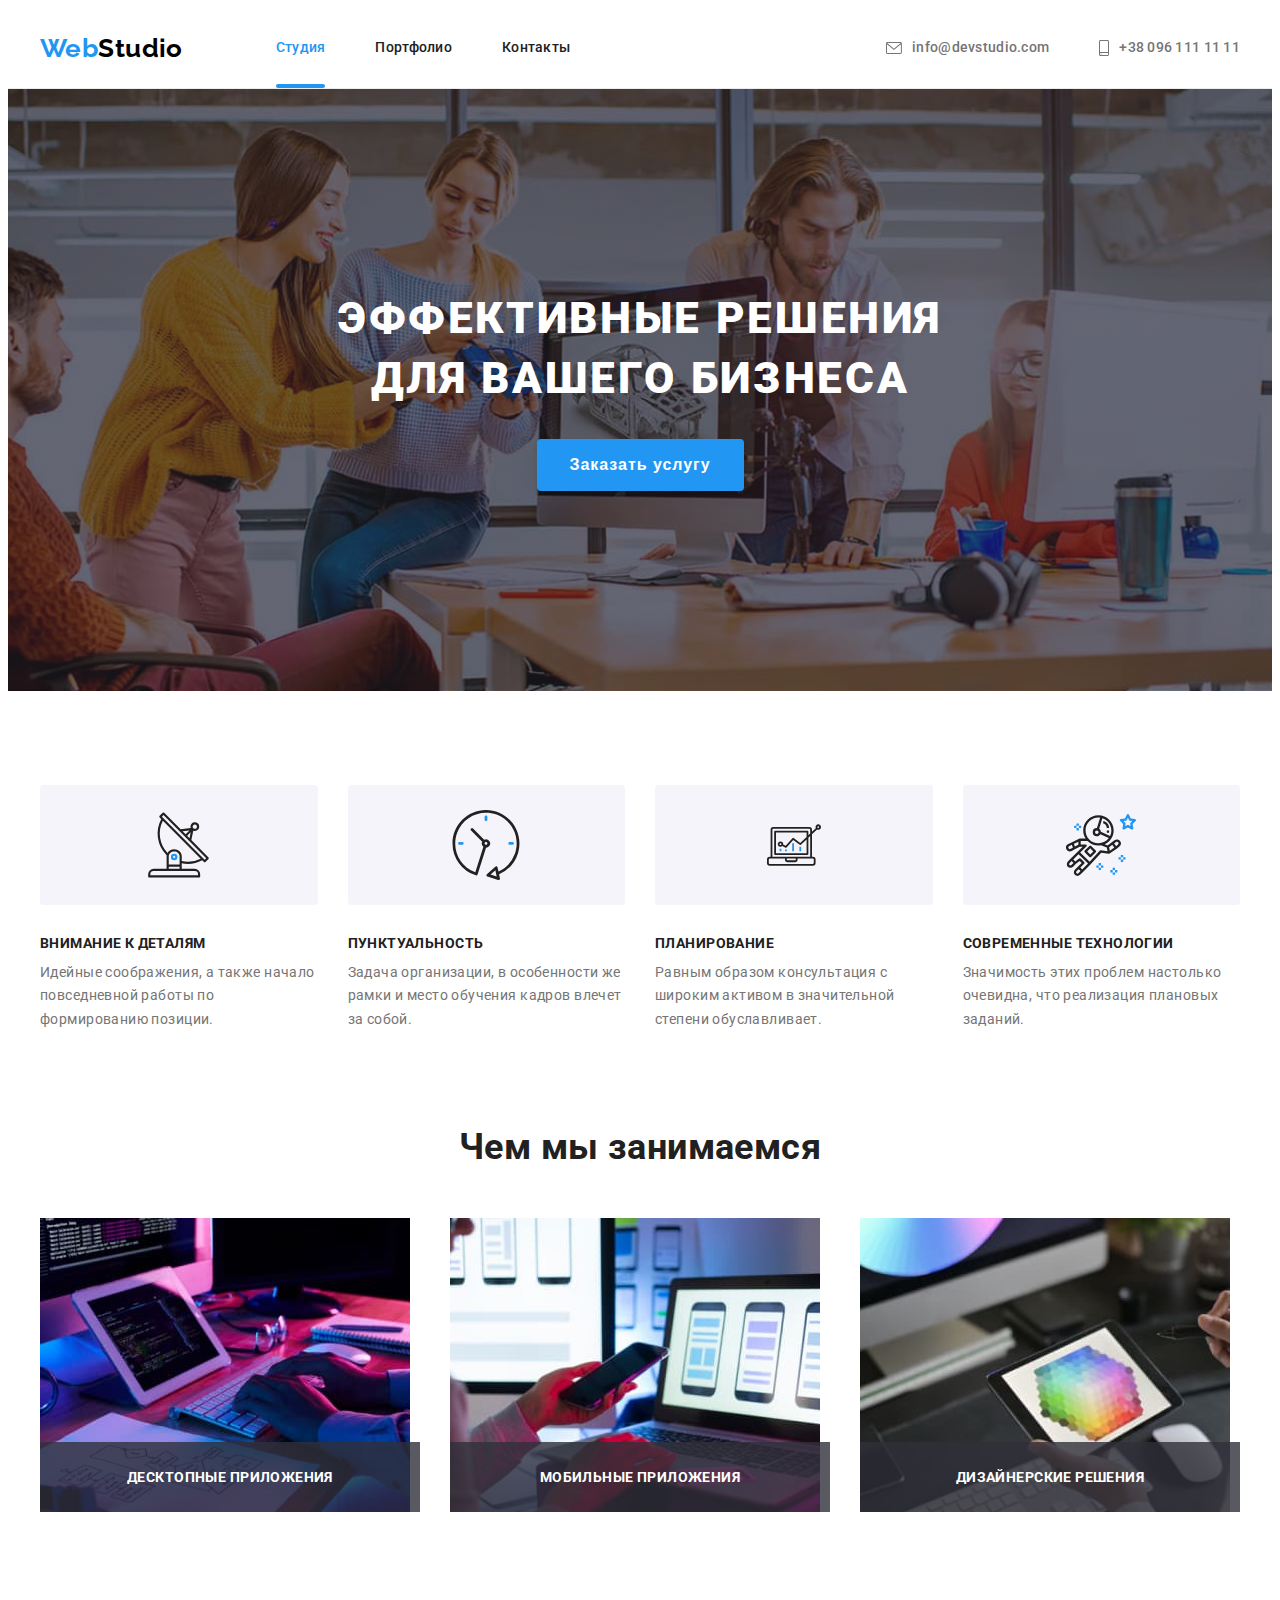
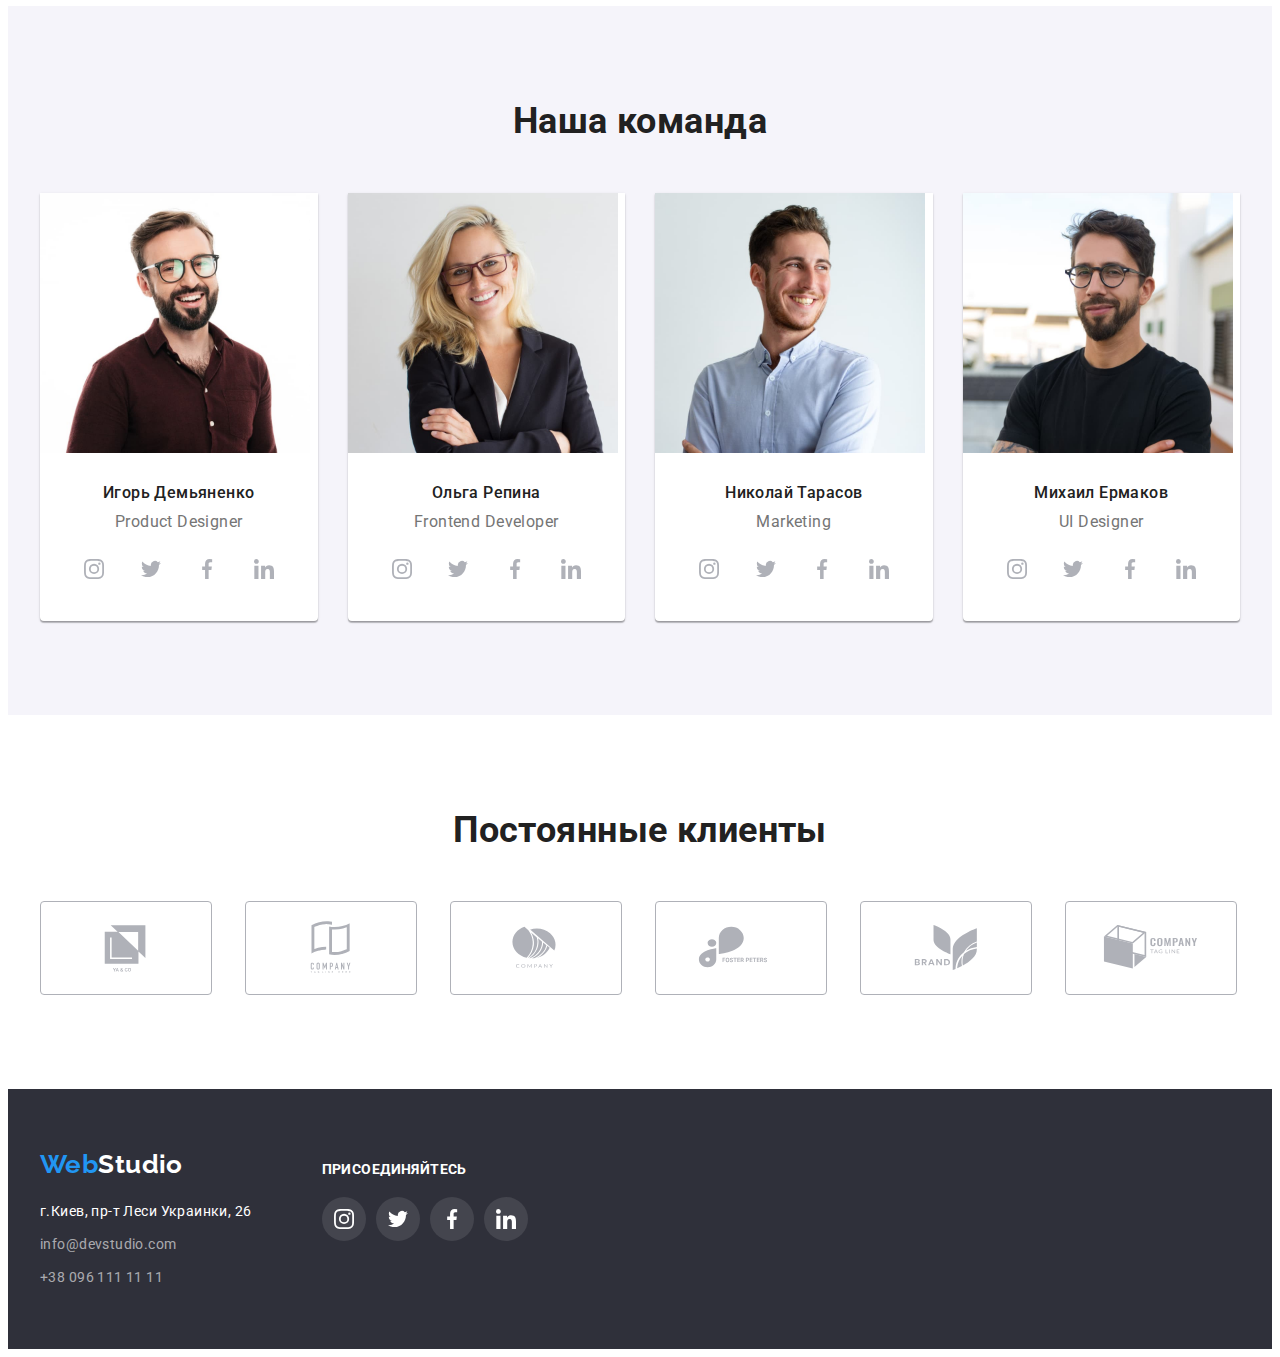
==== index.html @ 4ddb5e0d "добавляет предыдущие дз" ====
<!DOCTYPE html>
<html lang="ru">
  <head>
    <meta charset="UTF-8" />
    <meta http-equiv="X-UA-Compatible" content="IE=edge" />
    <meta name="viewport" content="width=device-width, initial-scale=1.0" />
    <title>Студия</title>
    <link
      rel="stylesheet"
      href="https://cdnjs.cloudflare.com/ajax/libs/modern-normalize/1.0.0/modern-normalize.min.css"
      integrity="sha512-ISS7cAi1PEhQ8jnbJpJZMd29NlhNj4AWYyLOSp2CE/CsHxTCu+r+t0D2yoJudVrd0/8fTVPUVDzY5Tvli75u/g=="
      crossorigin="anonymous"
    />
    <link rel="preconnect" href="https://fonts.gstatic.com" />
    <link
      href="https://fonts.googleapis.com/css2?family=Raleway:wght@700&family=Roboto:wght@400;500;700;900&display=swap"
      rel="stylesheet"
    />
    <link
      rel="stylesheet"
      href="https://cdnjs.cloudflare.com/ajax/libs/animate.css/4.1.1/animate.min.css"
    />
    <link rel="stylesheet" href="./css/styles.css" />
  </head>
  <body>
    <!--Header page-->
    <header class="header">
      <div class="container header-container">
        <!--Navigation-->
        <nav class="header-nav">
          <!--Header logo-->
          <a class="header-logo-link common-links" href="./index.html" lang="en"
            ><span class="header-logo-web">Web</span>Studio</a
          >
          <!--Menu-->
          <ul class="menu common-lists">
            <li class="menu-item">
              <a class="menu-link common-links current" href="./index.html">Студия</a>
            </li>
            <li class="menu-item">
              <a class="menu-link common-links" href="./portfolio.html">Портфолио</a>
            </li>
            <li class="menu-item">
              <a class="menu-link common-links" href="">Контакты</a>
            </li>
          </ul>
        </nav>
        <!--Header contacts-->
        <ul class="header-contacts-list common-lists">
          <li class="header-mail-item">
            <a class="header-mail-link common-links" href="mailto:info@devstudio.com"
              ><svg class="mail-link-icon">
                <use href="./images/icons.svg#icon-envelope"></use>
              </svg>
              info@devstudio.com</a
            >
          </li>
          <li class="header-tel-item">
            <a class="header-tel-link common-links" href="tel:+380961111111">
              <svg class="tel-link-icon">
                <use href="./images/icons.svg#icon-smartphone"></use></svg
              >+38 096 111 11 11</a
            >
          </li>
        </ul>
      </div>
    </header>
    <!--Main content-->
    <main class="main-content">
      <!--Hero-->
      <section class="hero">
        <div class="container">
          <h1 class="main-title">
            Эффективные решения <br />
            для вашего бизнеса
          </h1>
          <button class="order-button" type="button" data-modal-open>Заказать услугу</button>
        </div>
      </section>
      <!--Benefits company-->
      <section class="benefits-section section">
        <div class="container">
          <ul class="benefits-list common-lists">
            <li class="benefits-item icon-attention">
              <h3 class="benefits-title">Внимание к деталям</h3>
              <p class="benefits-text">
                Идейные соображения, а также начало повседневной работы по формированию позиции.
              </p>
            </li>
            <li class="benefits-item icon-punctuality">
              <h3 class="benefits-title">Пунктуальность</h3>
              <p class="benefits-text">
                Задача организации, в особенности же рамки и место обучения кадров влечет за собой.
              </p>
            </li>
            <li class="benefits-item icon-planning">
              <h3 class="benefits-title">Планирование</h3>
              <p class="benefits-text">
                Равным образом консультация с широким активом в значительной степени обуславливает.
              </p>
            </li>
            <li class="benefits-item icon-technologies">
              <h3 class="benefits-title">Современные технологии</h3>
              <p class="benefits-text">
                Значимость этих проблем настолько очевидна, что реализация плановых заданий.
              </p>
            </li>
          </ul>
        </div>
      </section>
      <!--Activities company-->
      <section class="activities section">
        <div class="container">
          <h2 class="activities-title">Чем мы занимаемся</h2>
          <ul class="activities-list common-lists">
            <li class="activities-item">
              <div class="activities-container-img">
                <img
                  src="./images/box1.jpg"
                  alt="написание кода на комьютере"
                  width="370"
                  height="294"
                />
                <h3 class="activities-title-img">Десктопные приложения</h3>
              </div>
            </li>
            <li class="activities-item">
              <div class="activities-container-img">
                <img
                  src="./images/box2.jpg"
                  alt="разработка интерфеса для мобильного устройства "
                  width="370"
                  height="294"
                />
                <h3 class="activities-title-img">Мобильные приложения</h3>
              </div>
            </li>
            <li class="activities-item">
              <div class="activities-container-img">
                <img
                  src="./images/box3.jpg"
                  alt="разработка графического дизайна на планшете"
                  width="370"
                  height="294"
                />
                <h3 class="activities-title-img">Дизайнерские решения</h3>
              </div>
            </li>
          </ul>
        </div>
      </section>
      <!--Team-->
      <section class="team section">
        <div class="container">
          <h2 class="team-title">Наша команда</h2>
          <ul class="team-list common-lists">
            <li class="team-item">
              <img src="./images/img1.jpg" alt="Фото Игорь Демьяненко" width="270" height="260" />
              <div class="team-item-content">
                <h4 class="name-title">Игорь Демьяненко</h4>
                <p class="position" lang="en">Product Designer</p>
                <ul class="social-list common-lists">
                  <li class="social-list-item">
                    <a href="" class="social-list-link common-links">
                      <svg class="social-list-icon">
                        <use href="./images/icons.svg#icon-instagram"></use>
                      </svg>
                    </a>
                  </li>
                  <li class="social-list-item">
                    <a href="" class="social-list-link common-links">
                      <svg class="social-list-icon">
                        <use href="./images/icons.svg#icon-twitter"></use>
                      </svg>
                    </a>
                  </li>
                  <li class="social-list-item">
                    <a href="" class="social-list-link common-links">
                      <svg class="social-list-icon">
                        <use href="./images/icons.svg#icon-facebook"></use>
                      </svg>
                    </a>
                  </li>
                  <li class="social-list-item">
                    <a href="" class="social-list-link common-links">
                      <svg class="social-list-icon">
                        <use href="./images/icons.svg#icon-linkedin"></use>
                      </svg>
                    </a>
                  </li>
                </ul>
              </div>
            </li>
            <li class="team-item">
              <img src="./images/img2.jpg" alt="Фото Ольга Репина" width="270" height="260" />
              <div class="team-item-content">
                <h4 class="name-title">Ольга Репина</h4>
                <p class="position" lang="en">Frontend Developer</p>
                <ul class="social-list common-lists">
                  <li class="social-list-item">
                    <a href="" class="social-list-link common-links">
                      <svg class="social-list-icon">
                        <use href="./images/icons.svg#icon-instagram"></use>
                      </svg>
                    </a>
                  </li>
                  <li class="social-list-item">
                    <a href="" class="social-list-link common-links">
                      <svg class="social-list-icon">
                        <use href="./images/icons.svg#icon-twitter"></use>
                      </svg>
                    </a>
                  </li>
                  <li class="social-list-item">
                    <a href="" class="social-list-link common-links">
                      <svg class="social-list-icon">
                        <use href="./images/icons.svg#icon-facebook"></use>
                      </svg>
                    </a>
                  </li>
                  <li class="social-list-item">
                    <a href="" class="social-list-link common-links">
                      <svg class="social-list-icon">
                        <use href="./images/icons.svg#icon-linkedin"></use>
                      </svg>
                    </a>
                  </li>
                </ul>
              </div>
            </li>
            <li class="team-item">
              <img src="./images/img3.jpg" alt="Фото Николай Тарасов" width="270" height="260" />
              <div class="team-item-content">
                <h4 class="name-title">Николай Тарасов</h4>
                <p class="position" lang="en">Marketing</p>
                <ul class="social-list common-lists">
                  <li class="social-list-item">
                    <a href="" class="social-list-link common-links">
                      <svg class="social-list-icon">
                        <use href="./images/icons.svg#icon-instagram"></use>
                      </svg>
                    </a>
                  </li>
                  <li class="social-list-item">
                    <a href="" class="social-list-link common-links">
                      <svg class="social-list-icon">
                        <use href="./images/icons.svg#icon-twitter"></use>
                      </svg>
                    </a>
                  </li>
                  <li class="social-list-item">
                    <a href="" class="social-list-link common-links">
                      <svg class="social-list-icon">
                        <use href="./images/icons.svg#icon-facebook"></use>
                      </svg>
                    </a>
                  </li>
                  <li class="social-list-item">
                    <a href="" class="social-list-link common-links">
                      <svg class="social-list-icon">
                        <use href="./images/icons.svg#icon-linkedin"></use>
                      </svg>
                    </a>
                  </li>
                </ul>
              </div>
            </li>
            <li class="team-item">
              <img src="./images/img4.jpg" alt="Фото Михаил Ермаков" width="270" height="260" />
              <div class="team-item-content">
                <h4 class="name-title">Михаил Ермаков</h4>
                <p class="position" lang="en">UI Designer</p>
                <ul class="social-list common-lists">
                  <li class="social-list-item">
                    <a href="" class="social-list-link common-links">
                      <svg class="social-list-icon">
                        <use href="./images/icons.svg#icon-instagram"></use>
                      </svg>
                    </a>
                  </li>
                  <li class="social-list-item">
                    <a href="" class="social-list-link common-links">
                      <svg class="social-list-icon">
                        <use href="./images/icons.svg#icon-twitter"></use>
                      </svg>
                    </a>
                  </li>
                  <li class="social-list-item">
                    <a href="" class="social-list-link common-links">
                      <svg class="social-list-icon">
                        <use href="./images/icons.svg#icon-facebook"></use>
                      </svg>
                    </a>
                  </li>
                  <li class="social-list-item">
                    <a href="" class="social-list-link common-links">
                      <svg class="social-list-icon">
                        <use href="./images/icons.svg#icon-linkedin"></use>
                      </svg>
                    </a>
                  </li>
                </ul>
              </div>
            </li>
          </ul>
        </div>
      </section>
      <section class="client section">
        <div class="container">
          <h2 class="client-title">Постоянные клиенты</h2>
          <ul class="client-list common-lists">
            <li class="client-item">
              <a class="client-list-link common-links" href="">
                <svg class="client-list-icon">
                  <use href="./images/icons.svg#icon-logo"></use>
                </svg>
              </a>
            </li>
            <li class="client-item">
              <a class="client-list-link common-links" href="">
                <svg class="client-list-icon">
                  <use href="./images/icons.svg#icon-logo-1"></use>
                </svg>
              </a>
            </li>
            <li class="client-item">
              <a class="client-list-link common-links" href="">
                <svg class="client-list-icon">
                  <use href="./images/icons.svg#icon-logo-2"></use>
                </svg>
              </a>
            </li>
            <li class="client-item">
              <a class="client-list-link common-links" href="">
                <svg class="client-list-icon">
                  <use href="./images/icons.svg#icon-logo-3"></use>
                </svg>
              </a>
            </li>
            <li class="client-item">
              <a class="client-list-link common-links" href="">
                <svg class="client-list-icon">
                  <use href="./images/icons.svg#icon-logo-4"></use>
                </svg>
              </a>
            </li>
            <li class="client-item">
              <a class="client-list-link common-links" href="">
                <svg class="client-list-icon">
                  <use href="./images/icons.svg#icon-logo-5"></use>
                </svg>
              </a>
            </li>
          </ul>
        </div>
      </section>
    </main>
    <!--Footer-->
    <footer class="footer">
      <div class="container flex-footer">
        <!--Footer logo-->
        <div class="footer-list">
          <a class="footer-logo-link common-links" href="./index.html" lang="en"
            ><span class="footer-logo-web">Web</span>Studio</a
          >
          <!--Address-->

          <address class="address">
            <ul class="address-list common-lists">
              <li class="address-item">
                <a
                  class="address-map-link common-links"
                  href="https://www.google.com/maps/d/viewer?msa=0&mid=10uSM3H-mIU3GznYo2szRIEphczw&ll=50.42707410898921%2C30.53826807734482&z=17"
                  target="_blank"
                  rel="noopener noreferrer"
                  >г.Киев, пр-т Леси Украинки, 26
                </a>
              </li>
              <li class="address-item">
                <a class="address-mail-link common-links" href="mailto:info@devstudio.com"
                  >info@devstudio.com</a
                >
              </li>
              <li class="address-item">
                <a class="address-tel-link common-links" href="tel:+380961111111"
                  >+38 096 111 11 11</a
                >
              </li>
            </ul>
          </address>
        </div>
        <div class="invitation-social">
          <h5 class="invitation-title">Присоединяйтесь</h5>
          <ul class="invitation-social-list common-lists">
            <li class="invitation-social-item">
              <a class="invitation-social-link common-links" href="">
                <svg class="invitation-social-icon">
                  <use href="./images/icons.svg#icon-instagram"></use>
                </svg>
              </a>
            </li>
            <li class="invitation-social-item">
              <a class="invitation-social-link common-links" href="">
                <svg class="invitation-social-icon">
                  <use href="./images/icons.svg#icon-twitter"></use>
                </svg>
              </a>
            </li>
            <li class="invitation-social-item">
              <a class="invitation-social-link common-links" href="">
                <svg class="invitation-social-icon">
                  <use href="./images/icons.svg#icon-facebook"></use>
                </svg>
              </a>
            </li>

            <li class="invitation-social-item">
              <a class="invitation-social-link common-links" href="">
                <svg class="invitation-social-icon">
                  <use href="./images/icons.svg#icon-linkedin"></use>
                </svg>
              </a>
            </li>
          </ul>
        </div>
      </div>
    </footer>
    <div class="backdrop is-hidden" data-modal>
      <div class="modal">
        <button class="modal-close-btn" type="button" data-modal-close>
          <svg class="modal-close-icon">
            <use href="./images/icons.svg#icon-close-black"></use>
          </svg>
        </button>
      </div>
    </div>

    <script src="./js/modal.js"></script>
  </body>
</html>
---- css/styles.css ----
:root {
  --accent-color: #2196f3;
  --main-font: Roboto, sans-serif;
  --secondary-font: Raleway, sans-serif;
  --main-color: #212121;
  --secondary-color: #757575;
  --title-text-color: #ffffff;
}
h1,
h2,
h3,
h4,
h5,
h6,
p {
  margin-top: 0;
  margin-bottom: 0;
}
ol,
ul {
  margin-top: 0;
  margin-bottom: 0;
  padding-left: 0;
}
img {
  display: block;
}

.common-lists {
  list-style: none;
}
.common-links {
  text-decoration: none;
}
.section {
  padding-top: 94px;
  padding-bottom: 94px;
}

.container {
  width: 1200px;
  padding-left: 15px;
  padding-right: 15px;
  margin: 0 auto;
}
body {
  font-family: var(--main-font);
  color: var(--main-color);
  letter-spacing: 0.03em;
  font-size: 14px;
}
@keyframes blue-line-header {
  0% {
    opacity: 0;
  }
  100% {
    opacity: 1;
  }
}

/* === Header page === */
.header {
  border-bottom: 1px solid #ececec;
}
.header-container {
  display: flex;
  align-items: center;
}
/* === Navigation === */
.header-nav {
  display: flex;
  align-items: center;
}
/* === Header logo === */

.header-logo-link {
  font-family: var(--secondary-font);
  font-style: normal;
  font-weight: 700;
  font-size: 26px;
  line-height: 1.19;
  color: #000000;
  margin-right: 93px;
}
.header-logo-web {
  color: var(--accent-color);
}
/* === End header logo === */

/* === Menu === */
.menu {
  display: flex;
  align-items: center;
}
.menu-item:not(:last-child) {
  margin-right: 50px;
}
.menu-link {
  position: relative;
  display: inline-flex;
  padding-top: 32px;
  padding-bottom: 32px;
  font-style: normal;
  font-weight: 500;
  line-height: 1.14;
  letter-spacing: 0.02em;
  color: var(--main-color);
  transition: color 250ms cubic-bezier(0.4, 0, 0.2, 1);
}
.menu-link:hover,
.menu-link:focus {
  color: var(--accent-color);
}

.menu-link.current {
  color: var(--accent-color);
}
.current::after {
  position: absolute;
  display: inline-block;
  content: '';
  width: 100%;
  height: 4px;
  bottom: 0;
  left: 0;
  background: #2196f3;
  border-radius: 2px;
  animation: blue-line-header 250ms cubic-bezier(0.4, 0, 0.2, 1);
}
/* === End menu === */
/* === End Navigation === */

/* === Header contacts === */
.header-contacts-list {
  display: flex;
  align-items: center;
  margin-left: auto;
}
.header-mail-item {
  margin-right: 50px;
}
.header-mail-link,
.header-tel-link {
  display: flex;
  align-items: center;
  font-style: normal;
  font-weight: 500;
  line-height: 1.14;
  letter-spacing: 0.02em;
  color: var(--secondary-color);
  transition: color 250ms cubic-bezier(0.4, 0, 0.2, 1);
}
.header-mail-link:hover,
.header-mail-link:focus,
.header-tel-link:hover,
.header-tel-link:focus {
  color: var(--accent-color);
}
.mail-link-icon {
  width: 16px;
  height: 12px;
  margin-right: 10px;
  fill: currentColor;
}
.tel-link-icon {
  width: 10px;
  height: 16px;
  margin-right: 10px;
  fill: currentColor;
  background-size: contain;
}

/* === End header contacts === */
/* === End header page === */

/*=== Main content === */
/* === Hero === */
.hero {
  background-color: #2f303a;
  padding-top: 200px;
  padding-bottom: 200px;
  max-height: 600px;
  max-width: 1600px;
  background-image: linear-gradient(rgba(47, 48, 58, 0.4), rgba(47, 48, 58, 0.4)),
    url(../images/Img-hero.jpg);
  background-repeat: no-repeat;
  background-position: center;
  background-size: cover;
  margin: 0 auto;
}

.main-title {
  font-style: normal;
  font-weight: 900;
  font-size: 44px;
  line-height: 1.36;
  text-align: center;
  letter-spacing: 0.06em;
  text-transform: uppercase;
  color: var(--title-text-color);
  margin-bottom: 30px;
}

.order-button {
  font-style: normal;
  font-weight: 700;
  font-size: 16px;
  line-height: 1.87;
  display: flex;
  align-items: center;
  text-align: center;
  letter-spacing: 0.06em;
  color: var(--title-text-color);
  background-color: var(--accent-color);
  box-shadow: 0px 4px 4px rgba(0, 0, 0, 0.15);
  border-radius: 4px;
  cursor: pointer;
  padding: 10px 32px;
  margin-left: auto;
  margin-right: auto;
  border: 1px solid transparent;
}
/*=== End hero === */

/*=== Benefits company === */
.benefits-section {
  padding-bottom: 0px;
}

.benefits-list {
  display: flex;
  flex-wrap: wrap;
  margin-top: -30px;
  margin-left: -30px;
}

.benefits-item {
  flex-basis: calc((100% - 120px) / 4);
  margin-top: 30px;
  margin-left: 30px;
}
.benefits-item::before {
  display: block;
  content: '';
  height: 120px;
  background-color: #f5f4fa;
  border-radius: 4px;
  background-size: contain;
  background-repeat: no-repeat;
  background-position: center;
}
.benefits-item.icon-attention::before {
  background-image: url(../images/antenna.svg);
  background-size: 65px 70px;
  margin-bottom: 30px;
}
.benefits-item.icon-punctuality::before {
  background-image: url(../images/clock.svg);
  background-size: 70px 70px;
  margin-bottom: 30px;
}
.benefits-item.icon-planning::before {
  background-image: url(../images/diagram.svg);
  background-size: 70px 54px;
  margin-bottom: 30px;
}
.benefits-item.icon-technologies::before {
  background-image: url(../images/astronaut.svg);
  background-size: 70px 70px;
  margin-bottom: 30px;
}

.benefits-title {
  font-style: normal;
  font-weight: 700;
  font-size: 14px;
  line-height: 16px;
  letter-spacing: 0.03em;
  text-transform: uppercase;
  margin-bottom: 10px;
}
.benefits-text {
  font-style: normal;
  line-height: 1.71;
  color: var(--secondary-color);
}
/*=== End benefits company === */

/* === Activities company === */

.activities-title {
  font-style: normal;
  font-weight: 700;
  font-size: 36px;
  line-height: 1.17;
  text-align: center;
  margin-bottom: 50px;
}
.activities-list {
  display: flex;
  flex-wrap: wrap;
  margin-top: -30px;
  margin-left: -30px;
}
.activities-item {
  flex-basis: calc((100% - 90px) / 3);
  margin-top: 30px;
  margin-left: 30px;
}
.activities-container-img {
  position: relative;
}
.activities-title-img {
  position: absolute;
  display: flex;
  height: 70px;
  width: 100%;
  bottom: 0;
  align-items: center;
  justify-content: center;
  font-family: var(--main-font);
  font-style: normal;
  font-weight: 700;
  font-size: 14px;
  line-height: 16px;
  text-align: center;
  letter-spacing: 0.03em;
  text-transform: uppercase;
  color: #ffffff;
  background: rgba(47, 48, 58, 0.8);
}
/* === End activities company === */

/* === Team === */
.team {
  background-color: #f5f4fa;
}
.team-title {
  font-style: normal;
  font-weight: 700;
  font-size: 36px;
  line-height: 1.17;
  text-align: center;
  margin-bottom: 50px;
}
.team-list {
  display: flex;
  flex-wrap: wrap;
  margin-top: -30px;
  margin-left: -30px;
}
.team-item {
  flex-basis: calc((100% - 120px) / 4);
  margin-top: 30px;
  margin-left: 30px;
  background: #ffffff;
  box-shadow: 0px 1px 3px rgba(0, 0, 0, 0.12), 0px 1px 1px rgba(0, 0, 0, 0.14),
    0px 2px 1px rgba(0, 0, 0, 0.2);
  border-radius: 0px 0px 4px 4px;
}
.team-item-content {
  padding-top: 30px;
  padding-bottom: 30px;
  padding-right: 32px;
  padding-left: 32px;
}
.name-title {
  font-style: normal;
  font-weight: 500;
  font-size: 16px;
  line-height: 1.19;
  margin-bottom: 10px;
  text-align: center;
}
.position {
  font-style: normal;
  font-size: 16px;
  line-height: 19px;
  color: var(--secondary-color);
  text-align: center;
  margin-bottom: 16px;
}
.social-list {
  display: flex;
  justify-content: space-between;
}
.social-list-link {
  display: flex;
  align-items: center;
  justify-content: center;
  width: 44px;
  height: 44px;
  background-color: #ffffff;
  border-radius: 50%;
  transition: 250ms cubic-bezier(0.4, 0, 0.2, 1);
}
.social-list-link:hover,
.social-list-link:focus {
  background-color: var(--accent-color);
}
.social-list-link:hover .social-list-icon,
.social-list-link:focus .social-list-icon {
  fill: #ffffff;
}
.social-list-icon {
  width: 20px;
  height: 20px;
  fill: #afb1b8;
}
/* === End team === */

/* === Client === */
.client-title {
  font-style: normal;
  font-weight: 700;
  font-size: 36px;
  line-height: 1.17;
  text-align: center;
  margin-bottom: 50px;
}
.client-list {
  display: flex;
  flex-wrap: wrap;
  margin-top: -30px;
  margin-left: -30px;
}
.client-item {
  flex-basis: calc((100% - 180px) / 6);
  margin-top: 30px;
  margin-left: 30px;
  background-position: center;
}
.client-list-link {
  display: flex;
  align-items: center;
  justify-content: center;
  width: 170px;
  height: 92px;
  border: 1px solid #afb1b8;
  border-radius: 4px;
  transition: border 250ms cubic-bezier(0.4, 0, 0.2, 1);
}
.client-list-link:hover,
.client-list-link:focus {
  border: 1px solid var(--accent-color);
}
.client-list-link:hover .client-list-icon,
.client-list-link:focus .client-list-icon {
  transition: fill 250ms cubic-bezier(0.4, 0, 0.2, 1);
  fill: var(--accent-color);
}

.client-list-icon {
  width: 106px;
  height: 60px;
  fill: #afb1b8;
}
/* === End Client === */

/* === Footer === */
.footer {
  display: flex;
  background-color: #2f303a;
}
.flex-footer {
  display: flex;
}
.footer-list {
  margin-right: 70px;
  margin-top: 60px;
  margin-bottom: 60px;
}
/* === Footer logo === */
.footer-logo-link {
  font-family: var(--secondary-font);
  font-style: normal;
  font-weight: 700;
  font-size: 26px;
  line-height: 1.19;
  color: #ffffff;
  display: inline-block;
  margin-bottom: 20px;
}
.footer-logo-web {
  color: var(--accent-color);
}
/* === End footer logo === */

/* === Address === */
.address {
  display: flex;
}
.address-item:not(:last-child) {
  margin-bottom: 9px;
}
.address-map-link {
  font-style: normal;
  line-height: 1.71;
  color: var(--title-text-color);
}
.address-mail-link,
.address-tel-link {
  font-style: normal;
  line-height: 1.71;
  color: rgba(255, 255, 255, 0.6);
}
/* === End address === */

/* === Invitation === */
.invitation-social {
  display: inline-block;
  margin-top: 72px;
  margin-bottom: 100px;
}
.invitation-title {
  display: inline-block;
  font-family: var(--main-font);
  font-style: normal;
  font-weight: 700;
  font-size: 14px;
  line-height: 16px;
  letter-spacing: 0.03em;
  text-transform: uppercase;
  color: #ffffff;
  margin-bottom: 20px;
}

.invitation-social-list {
  display: flex;
}

.invitation-social-link {
  display: flex;
  align-items: center;
  justify-content: center;
  width: 44px;
  height: 44px;
  background-color: rgba(255, 255, 255, 0.1);
  border-radius: 50%;
  transition: background-color 250ms cubic-bezier(0.4, 0, 0.2, 1);
}
.invitation-social-item:not(:last-child) {
  margin-right: 10px;
}
.invitation-social-link:hover,
.invitation-social-link:focus {
  background-color: var(--accent-color);
}
.invitation-social-icon {
  width: 20px;
  height: 20px;
  fill: #ffffff;
}

/* === End Invitation === */
/* === End footer === */

/* === Portfolio page === */
/*=== Button-list ===  */

.button-list {
  display: flex;
  justify-content: center;
  margin-bottom: 50px;
}
.button-item:not(:last-child) {
  margin-right: 8px;
}
.button-porfolio {
  font-family: var(--main-font);
  font-style: normal;
  font-weight: 500;
  font-size: 16px;
  line-height: 1.62;
  cursor: pointer;
  border-radius: 4px;
  align-items: flex-start;
  padding: 6px 22px;
  border: 1px solid transparent;
  background-color: #f5f4fa;
  text-align: center;
  transition: 250ms cubic-bezier(0.4, 0, 0.2, 1);
}
.button-porfolio:hover,
.button-porfolio:focus {
  color: var(--title-text-color);
  background-color: var(--accent-color);
  box-shadow: 0px 3px 1px rgba(0, 0, 0, 0.1), 0px 1px 2px rgba(0, 0, 0, 0.08),
    0px 2px 2px rgba(0, 0, 0, 0.12);
  border-radius: 4px;
}
/*=== End button list ===  */

/* === Projects list === */
.projects-list {
  display: flex;
  flex-wrap: wrap;
  margin-top: -30px;
  margin-left: -30px;
}
.projects-item {
  flex-basis: calc((100% - 90px) / 3);
  margin-top: 30px;
  margin-left: 30px;
  transition: box-shadow 250ms cubic-bezier(0.4, 0, 0.2, 1);
}
.projects-item:hover,
.projects-item:focus {
  box-shadow: 0px 1px 1px rgba(0, 0, 0, 0.12), 0px 4px 4px rgba(0, 0, 0, 0.06),
    1px 4px 6px rgba(131, 84, 84, 0.16);
}
.projects-link-wrapper:hover .overlay,
.projects-link-wrapper:focus .overlay {
  transform: translateY(0);
}

.projects-link-img {
  position: relative;
  overflow: hidden;
}
.overlay {
  position: absolute;
  overflow: auto;
  transform: translateY(100%);
  transition: 250ms cubic-bezier(0.4, 0, 0.2, 1);
  top: 0;
  left: 0;
  padding: 63px 24px;
  font-family: var(--main-font);
  font-style: normal;
  font-weight: 400;
  font-size: 18px;
  line-height: 28px;
  letter-spacing: 0.03em;
  width: 100%;
  height: 100%;
  color: #ffffff;
  background: rgba(33, 150, 243, 0.9);
}
.projects-item-content {
  background: #ffffff;
  border: 1px solid #eeeeee;
  box-sizing: border-box;
  padding: 20px 24px;
}

.projects-title {
  color: var(--main-color);
  font-style: normal;
  font-weight: 700;
  font-size: 18px;
  line-height: 2;
  letter-spacing: 0.06em;
  margin-bottom: 4px;
}
.projects-text {
  font-style: normal;
  font-size: 16px;
  line-height: 1.87;
  color: var(--secondary-color);
}

/* === End projects === */
/* === End portfolio page === */

/* === Modal window === */
.backdrop {
  position: fixed;
  top: 0;
  left: 0;
  width: 100%;
  height: 100%;
  z-index: 100;
  background: rgba(0, 0, 0, 0.2);
  transition: opacity 250ms cubic-bezier(0.4, 0, 0.2, 1),
    visibility 250ms cubic-bezier(0.4, 0, 0.2, 1);
}
.modal {
  position: absolute;
  width: 528px;
  height: 581px;
  top: 50%;
  left: 50%;
  transform: translate(-50%, -50%);
  background: #ffffff;
  box-shadow: 0px 1px 3px rgba(0, 0, 0, 0.12), 0px 1px 1px rgba(0, 0, 0, 0.14),
    0px 2px 1px rgba(0, 0, 0, 0.2);
  border-radius: 4px;
}
.modal-close-btn {
  position: absolute;
  display: flex;
  align-items: center;
  justify-content: center;
  top: 8px;
  right: 8px;
  width: 30px;
  height: 30px;
  border-radius: 50%;
  padding: 0;
  background: #ffffff;
  border: 1px solid rgba(0, 0, 0, 0.1);
  cursor: pointer;
}

.modal-close-icon {
  fill: #000000;
  width: 18px;
  height: 18px;
}
.is-hidden {
  opacity: 0;
  visibility: hidden;
  pointer-events: none;
}
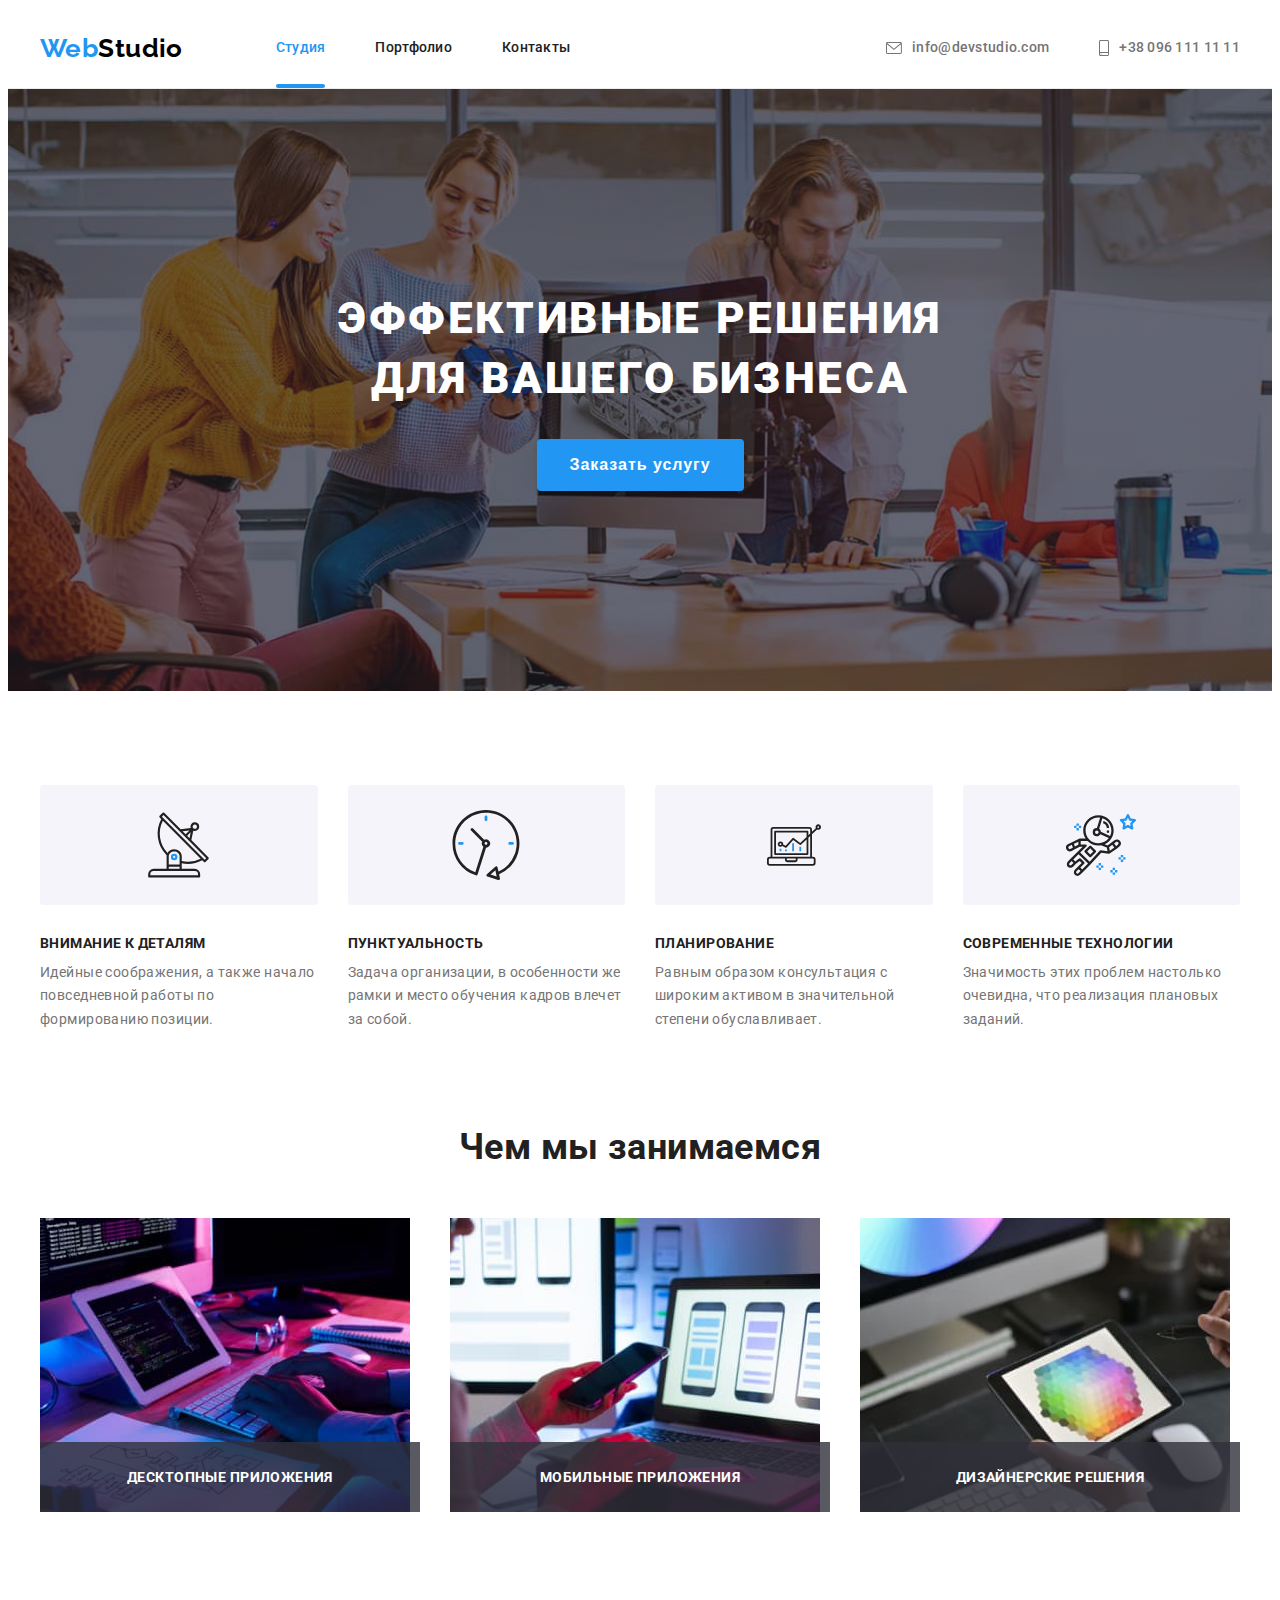
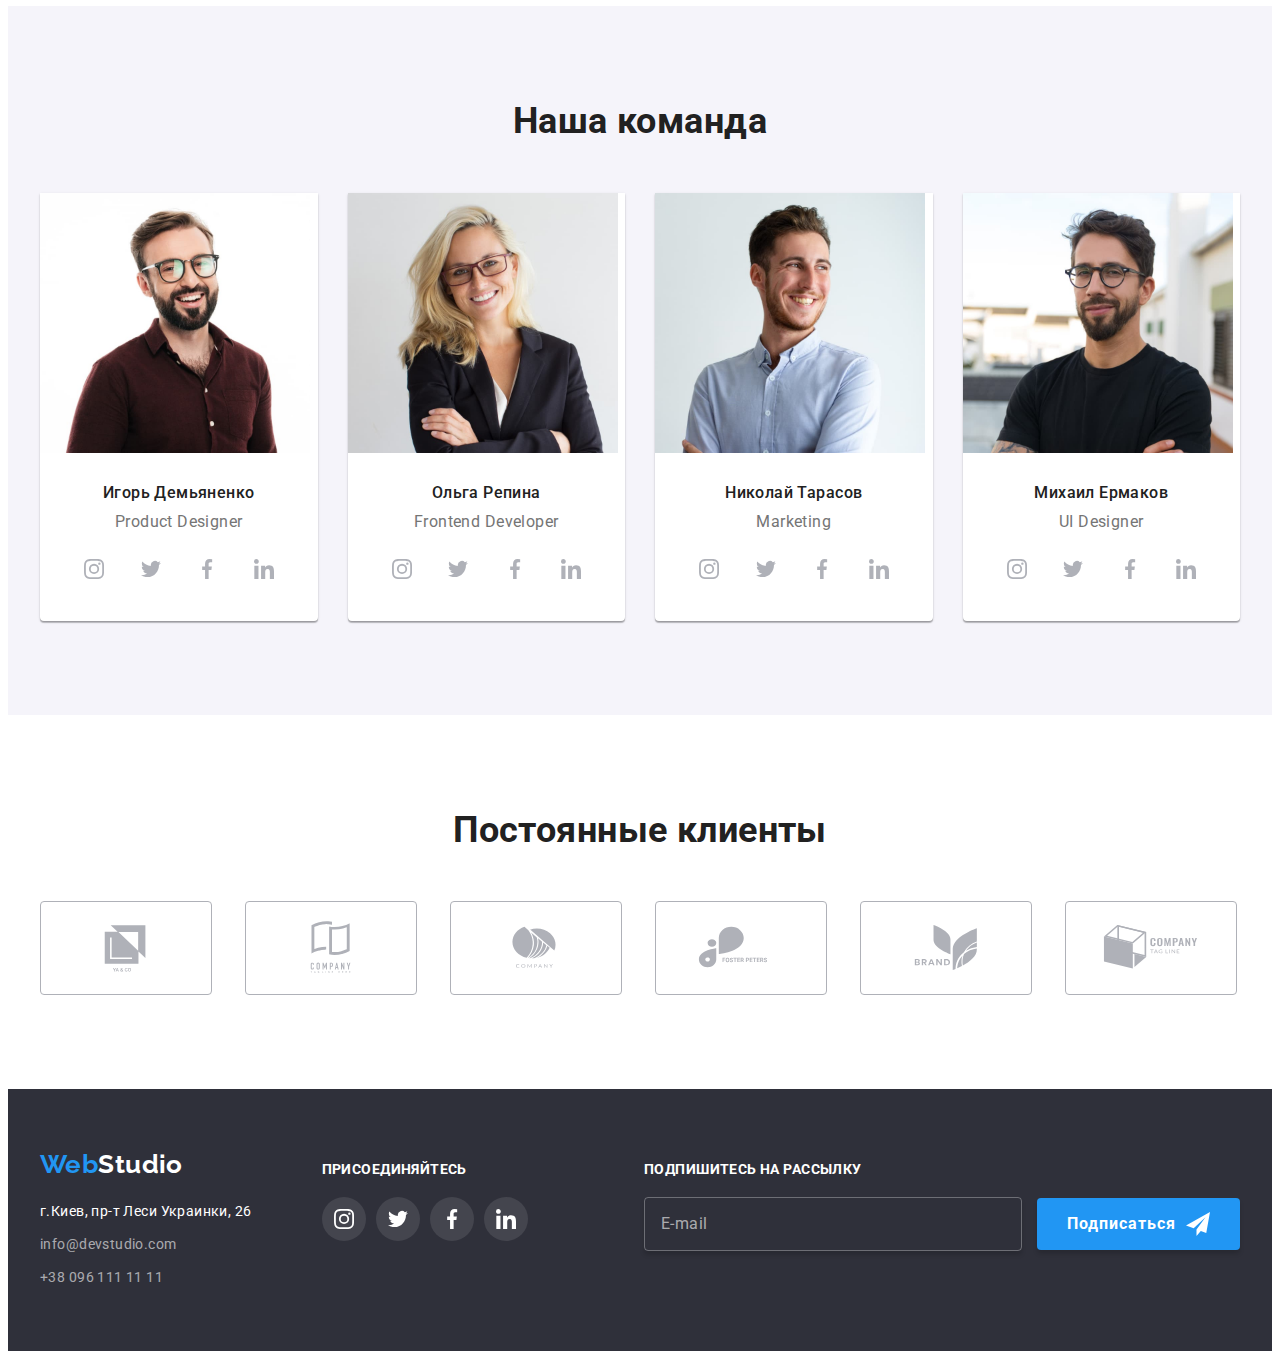
==== commit bd6d5584: "добавляет форму в футер" ====
--- a/index.html
+++ b/index.html
@@ -59,8 +59,8 @@
             <a class="header-tel-link common-links" href="tel:+380961111111">
               <svg class="tel-link-icon">
                 <use href="./images/icons.svg#icon-smartphone"></use></svg
-              >+38 096 111 11 11</a
-            >
+              >+38 096 111 11 11
+            </a>
           </li>
         </ul>
       </div>
@@ -390,7 +390,7 @@
           </address>
         </div>
         <div class="invitation-social">
-          <h5 class="invitation-title">Присоединяйтесь</h5>
+          <b class="invitation-title">Присоединяйтесь</b>
           <ul class="invitation-social-list common-lists">
             <li class="invitation-social-item">
               <a class="invitation-social-link common-links" href="">
@@ -423,8 +423,27 @@
             </li>
           </ul>
         </div>
+        <div class="subscribe-footer-container">
+          <b class="subscribe-title">Подпишитесь на рассылку</b>
+          <form class="subscribe-footer-form">
+            <input
+              type="email"
+              name="subscribe-user-email"
+              placeholder="E-mail"
+              required
+              class="footer-form-input"
+            />
+            <button type="submit" class="subscribe-button">
+              Подписаться
+              <svg class="subscribe-button-icon">
+                <use href="./images/icons.svg#icon-plane-icon"></use>
+              </svg>
+            </button>
+          </form>
+        </div>
       </div>
     </footer>
+    <!--Modal window-->
     <div class="backdrop is-hidden" data-modal>
       <div class="modal">
         <button class="modal-close-btn" type="button" data-modal-close>
@@ -432,9 +451,66 @@
             <use href="./images/icons.svg#icon-close-black"></use>
           </svg>
         </button>
+        <!--Modal form-->
+        <form action="#" class="modal-form">
+          <p class="modal-form-head">Оставьте свои данные, мы вам перезвоним</p>
+          <label class="modal-form-fild"
+            >Имя
+            <span class="modal-form-input-wrapper">
+              <input type="text" name="user-name" minlength="3" required class="modal-form-input" />
+              <svg class="modal-form-name-icon">
+                <use href="./images/icons.svg#icon-person-black"></use>
+              </svg>
+            </span>
+          </label>
+          <label class="modal-form-fild"
+            >Телефон
+            <span class="modal-form-input-wrapper">
+              <input
+                type="tel"
+                name="user-tel"
+                pattern="[0-9]{3}-[0-9]{3}-[0-9]{2}-[0-9]{2}"
+                title="093-111-11-11"
+                required
+                class="modal-form-input"
+              />
+              <svg class="modal-form-name-icon">
+                <use href="./images/icons.svg#icon-phone-black"></use>
+              </svg>
+            </span>
+          </label>
+          <label class="modal-form-fild"
+            >Почта
+            <span class="modal-form-input-wrapper">
+              <input type="email" name="user-email" required class="modal-form-input" />
+              <svg class="modal-form-name-icon">
+                <use href="./images/icons.svg#icon-email-black"></use>
+              </svg>
+            </span>
+          </label>
+          <label class="modal-form-fild"
+            >Комментарий
+            <textarea
+              name="user-comment"
+              placeholder="Введите текст"
+              class="modal-form-comment"
+            ></textarea>
+          </label>
+          <input
+            type="checkbox"
+            name="user-policy"
+            id="checkbox-policy"
+            required
+            class="modal-form-checkbox visually-hidden"
+          />
+          <label class="modal-form-policy" for="checkbox-policy"
+            >Соглашаюсь с рассылкой и принимаю
+            <a class="modal-form-link" href="#">Условия договора</a>
+          </label>
+          <button type="submit" class="modal-form-btn">Отправить</button>
+        </form>
       </div>
     </div>
-
     <script src="./js/modal.js"></script>
   </body>
 </html>
--- a/css/styles.css
+++ b/css/styles.css
@@ -220,6 +220,10 @@
   margin-right: auto;
   border: 1px solid transparent;
 }
+.order-button:hover,
+.order-button:focus {
+  background-color: #188ce8;
+}
 /*=== End hero === */
 
 /*=== Benefits company === */
@@ -551,8 +555,89 @@
   height: 20px;
   fill: #ffffff;
 }
-
 /* === End Invitation === */
+
+/* === Subscribe === */
+.subscribe-footer-container {
+  display: inline-block;
+  margin-top: 72px;
+  margin-bottom: 100px;
+  margin-left: auto;
+}
+
+.subscribe-title {
+  display: inline-block;
+  font-family: var(--main-font);
+  font-style: normal;
+  font-weight: 700;
+  font-size: 14px;
+  line-height: 16px;
+  letter-spacing: 0.03em;
+  text-transform: uppercase;
+  color: #ffffff;
+  margin-bottom: 20px;
+}
+.footer-form-input {
+  width: 358px;
+  height: 50px;
+  border: 1px solid rgba(255, 255, 255, 0.3);
+  border-radius: 4px;
+  color: #ffffff;
+  font-size: 16px;
+  line-height: 1.25;
+  background-color: rgba(33, 150, 243, 0);
+  padding-left: 16px;
+  margin-right: 12px;
+  box-shadow: 0px 4px 4px 0px rgb(0 0 0 / 15%);
+  cursor: pointer;
+  transition: border 250ms cubic-bezier(0.4, 0, 0.2, 1);
+}
+.footer-form-input:focus {
+  border-color: inherit;
+}
+.footer-form-input::placeholder {
+  font-family: var(--main-font);
+  font-style: normal;
+  font-weight: normal;
+  font-size: 16px;
+  line-height: 20px;
+  align-items: center;
+  letter-spacing: 0.03em;
+  color: rgba(255, 255, 255, 0.6);
+}
+.subscribe-button {
+  display: inline-flex;
+  font-family: var(--main-font);
+  font-style: normal;
+  font-weight: 700;
+  font-size: 16px;
+  line-height: 30px;
+  align-items: center;
+  text-align: center;
+  letter-spacing: 0.06em;
+  padding: 10px 29px;
+  margin-left: auto;
+  margin-right: auto;
+  color: var(--title-text-color);
+  background-color: #2196f3;
+  box-shadow: 0px 4px 4px rgba(0, 0, 0, 0.15);
+  border-radius: 4px;
+  border: 1px solid transparent;
+  cursor: pointer;
+  transition: background-color 250ms cubic-bezier(0.4, 0, 0.2, 1);
+}
+.subscribe-button:hover,
+.subscribe-button:focus {
+  background-color: #188ce8;
+}
+.subscribe-button-icon {
+  width: 24px;
+  height: 24px;
+  align-items: center;
+  text-align: center;
+  margin-left: 10px;
+}
+
 /* === End footer === */
 
 /* === Portfolio page === */
@@ -681,6 +766,7 @@
   height: 581px;
   top: 50%;
   left: 50%;
+  padding: 40px;
   transform: translate(-50%, -50%);
   background: #ffffff;
   box-shadow: 0px 1px 3px rgba(0, 0, 0, 0.12), 0px 1px 1px rgba(0, 0, 0, 0.14),
@@ -707,9 +793,175 @@
   fill: #000000;
   width: 18px;
   height: 18px;
-}
+  transition: fill 250ms cubic-bezier(0.4, 0, 0.2, 1);
+}
+.modal-close-btn:hover .modal-close-icon {
+  fill: var(--accent-color);
+}
+
 .is-hidden {
   opacity: 0;
   visibility: hidden;
   pointer-events: none;
 }
+/* === Modal form === */
+.modal-form {
+  display: flex;
+  flex-direction: column;
+}
+.modal-form-head {
+  font-family: var(--main-font);
+  font-style: normal;
+  font-weight: bold;
+  font-size: 20px;
+  line-height: 23px;
+  text-align: center;
+  letter-spacing: 0.03em;
+  color: var(--main-color);
+  margin-bottom: 12px;
+  width: 100%;
+}
+.modal-form-fild {
+  font-family: var(--main-font);
+  font-style: normal;
+  font-weight: normal;
+  font-size: 12px;
+  line-height: 14px;
+  letter-spacing: 0.01em;
+  color: var(--secondary-color);
+}
+.modal-form-input-wrapper {
+  position: relative;
+  display: block;
+  margin-top: 4px;
+  margin-bottom: 10px;
+}
+.modal-form-input {
+  font-family: var(--main-font);
+  font-style: normal;
+  font-weight: normal;
+  font-size: 14px;
+  line-height: 16px;
+  letter-spacing: 0.01em;
+  width: 100%;
+  height: 40px;
+  padding-left: 42px;
+  border: 1px solid rgba(33, 33, 33, 0.2);
+  box-sizing: border-box;
+  border-radius: 4px;
+  transition: border-color 250ms cubic-bezier(0.4, 0, 0.2, 1);
+  cursor: pointer;
+}
+.modal-form-name-icon {
+  position: absolute;
+  width: 18px;
+  height: 18px;
+  top: 50%;
+  left: 12px;
+  transform: translateY(-50%);
+  transition: fill 250ms cubic-bezier(0.4, 0, 0.2, 1);
+  cursor: pointer;
+}
+.modal-form-input:focus {
+  border-color: var(--accent-color);
+  outline: none;
+}
+.modal-form-input:focus + .modal-form-name-icon {
+  fill: var(--accent-color);
+}
+.modal-form-comment {
+  font-family: var(--main-font);
+  font-style: normal;
+  font-weight: normal;
+  font-size: 14px;
+  line-height: 16px;
+  letter-spacing: 0.01em;
+  width: 100%;
+  height: 120px;
+  border: 1px solid rgba(33, 33, 33, 0.2);
+  border-radius: 4px;
+  padding: 12px 16px;
+  resize: none;
+  cursor: pointer;
+  margin-top: 4px;
+  margin-bottom: 20px;
+  transition: border-color 250ms cubic-bezier(0.4, 0, 0.2, 1);
+}
+.modal-form-comment::placeholder {
+  font-family: var(--main-font);
+  font-style: normal;
+  font-weight: normal;
+  font-size: 14px;
+  line-height: 16px;
+  letter-spacing: 0.01em;
+  color: rgba(117, 117, 117, 0.5);
+}
+.modal-form-comment:focus {
+  border-color: var(--accent-color);
+  outline: none;
+}
+.visually-hidden {
+  position: absolute !important;
+  clip: rect(1px 1px 1px 1px); /* IE6, IE7 */
+  clip: rect(1px, 1px, 1px, 1px);
+  padding: 0 !important;
+  border: 0 !important;
+  height: 1px !important;
+  width: 1px !important;
+  overflow: hidden;
+}
+.modal-form-policy {
+  font-family: var(--main-font);
+  font-style: normal;
+  font-weight: normal;
+  font-size: 14px;
+  line-height: 24px;
+  letter-spacing: 0.03em;
+  color: #757575;
+}
+
+.modal-form-policy::before {
+  display: inline-block;
+  vertical-align: middle;
+  content: '';
+  width: 16px;
+  height: 15px;
+  border: 2px solid var(--main-color);
+  border-radius: 2px;
+  cursor: pointer;
+  margin-right: 7px;
+}
+.modal-form-checkbox:checked + .modal-form-policy::before {
+  background-image: url(../images/icon-check.svg);
+  background-position: center;
+  border-color: var(--accent-color);
+}
+.modal-form-checkbox:focus + .modal-form-policy::before {
+  border: 2px solid var(--accent-color);
+}
+.modal-form-btn {
+  font-family: var(--main-font);
+  font-style: normal;
+  font-weight: 700;
+  font-size: 16px;
+  line-height: 30px;
+  display: flex;
+  align-items: center;
+  text-align: center;
+  letter-spacing: 0.06em;
+  padding: 10px 55px;
+  margin-left: auto;
+  margin-right: auto;
+  margin-top: 30px;
+  color: var(--title-text-color);
+  background-color: #2196f3;
+  box-shadow: 0px 4px 4px rgba(0, 0, 0, 0.15);
+  border-radius: 4px;
+  border: 1px solid transparent;
+  cursor: pointer;
+  transition: background-color 250ms cubic-bezier(0.4, 0, 0.2, 1);
+}
+.modal-form-btn:hover,
+.modal-form-btn:focus {
+  background-color: #188ce8;
+}
